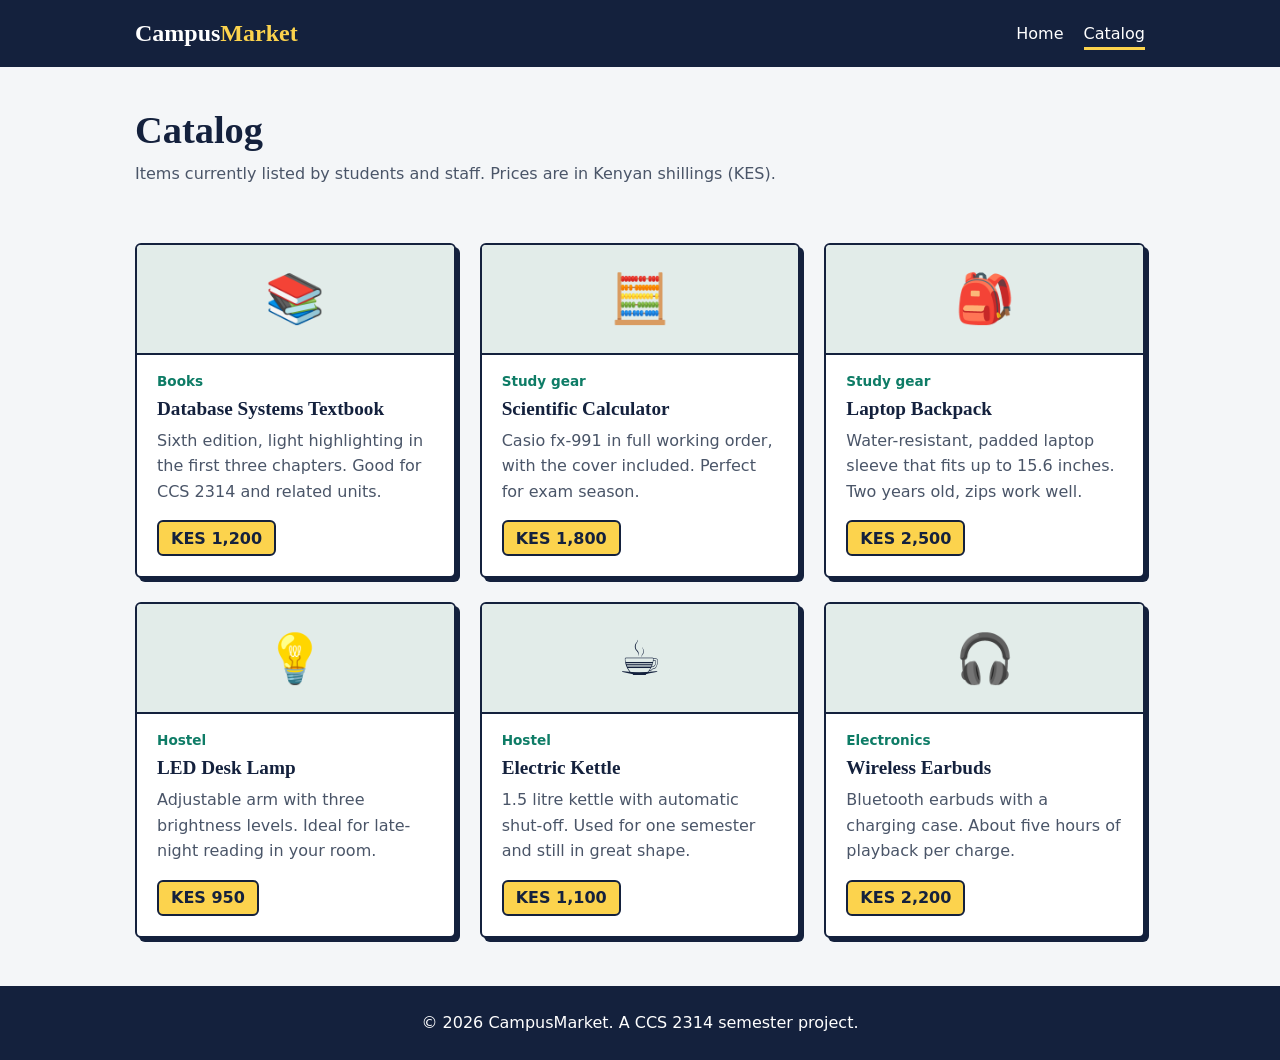
==== catalog.html @ a090abf5 "Part 1: static catalog pages" ====
<!DOCTYPE html>
<html lang="en">
<head>
  <meta charset="UTF-8">
  <meta name="viewport" content="width=device-width, initial-scale=1">
  <title>Catalog | CampusMarket</title>
  <meta name="description" content="Browse items for sale on CampusMarket.">
  <!-- Empty favicon so the browser doesn't request a missing icon file -->
  <link rel="icon" href="data:,">
  <link rel="stylesheet" href="styles.css">
</head>
<body>

  <a class="skip-link" href="#main">Skip to main content</a>

  <header class="site-header">
    <div class="container header-inner">
      <a class="logo" href="index.html">Campus<span>Market</span></a>
      <nav aria-label="Main navigation">
        <ul class="nav-list">
          <li><a href="index.html">Home</a></li>
          <li><a href="catalog.html" aria-current="page">Catalog</a></li>
        </ul>
      </nav>
    </div>
  </header>

  <main id="main">

    <section class="page-title">
      <div class="container">
        <h1>Catalog</h1>
        <p class="lead">Items currently listed by students and staff. Prices are in Kenyan shillings (KES).</p>
      </div>
    </section>

    <section class="section" aria-labelledby="products-heading">
      <div class="container">
        <h2 id="products-heading" class="visually-hidden">All products</h2>

        <div class="grid grid-products">

          <article class="product">
            <div class="thumb" aria-hidden="true">📚</div>
            <div class="product-body">
              <p class="category">Books</p>
              <h3>Database Systems Textbook</h3>
              <p class="description">Sixth edition, light highlighting in the first three chapters. Good for CCS 2314 and related units.</p>
              <p class="price">KES 1,200</p>
            </div>
          </article>

          <article class="product">
            <div class="thumb" aria-hidden="true">🧮</div>
            <div class="product-body">
              <p class="category">Study gear</p>
              <h3>Scientific Calculator</h3>
              <p class="description">Casio fx-991 in full working order, with the cover included. Perfect for exam season.</p>
              <p class="price">KES 1,800</p>
            </div>
          </article>

          <article class="product">
            <div class="thumb" aria-hidden="true">🎒</div>
            <div class="product-body">
              <p class="category">Study gear</p>
              <h3>Laptop Backpack</h3>
              <p class="description">Water-resistant, padded laptop sleeve that fits up to 15.6 inches. Two years old, zips work well.</p>
              <p class="price">KES 2,500</p>
            </div>
          </article>

          <article class="product">
            <div class="thumb" aria-hidden="true">💡</div>
            <div class="product-body">
              <p class="category">Hostel</p>
              <h3>LED Desk Lamp</h3>
              <p class="description">Adjustable arm with three brightness levels. Ideal for late-night reading in your room.</p>
              <p class="price">KES 950</p>
            </div>
          </article>

          <article class="product">
            <div class="thumb" aria-hidden="true">☕</div>
            <div class="product-body">
              <p class="category">Hostel</p>
              <h3>Electric Kettle</h3>
              <p class="description">1.5 litre kettle with automatic shut-off. Used for one semester and still in great shape.</p>
              <p class="price">KES 1,100</p>
            </div>
          </article>

          <article class="product">
            <div class="thumb" aria-hidden="true">🎧</div>
            <div class="product-body">
              <p class="category">Electronics</p>
              <h3>Wireless Earbuds</h3>
              <p class="description">Bluetooth earbuds with a charging case. About five hours of playback per charge.</p>
              <p class="price">KES 2,200</p>
            </div>
          </article>

        </div>
      </div>
    </section>

  </main>

  <footer class="site-footer">
    <div class="container">
      <p>&copy; 2026 CampusMarket. A CCS 2314 semester project.</p>
    </div>
  </footer>

</body>
</html>
---- styles.css ----
/* ==========================================================
   CampusMarket | styles.css
   Shared by every page, so the whole site looks consistent.
   ========================================================== */

/* ---------- 1. Design tokens (change a value here, it changes everywhere) ---------- */
:root {
  --ink: #14213d;         /* dark navy: header, headings, borders */
  --paper: #f4f6f8;       /* page background */
  --card: #ffffff;        /* card background */
  --highlight: #fcd34d;   /* yellow: buttons, price tags, logo accent */
  --accent: #0e7c66;      /* teal: category labels, focus ring */
  --muted: #4a5568;       /* secondary text */

  --font-heading: Georgia, "Times New Roman", serif;
  --font-body: system-ui, -apple-system, "Segoe UI", Roboto, Arial, sans-serif;

  --radius: 6px;
  --shadow: 4px 4px 0 var(--ink);   /* hard offset shadow, our "pinned card" look */
}

/* ---------- 2. Reset and base ---------- */
*,
*::before,
*::after {
  box-sizing: border-box;
}

body {
  margin: 0;
  font-family: var(--font-body);
  font-size: 1rem;
  line-height: 1.6;
  color: var(--ink);
  background: var(--paper);
}

h1, h2, h3 {
  font-family: var(--font-heading);
  line-height: 1.2;
  margin: 0 0 0.5rem;
}

h1 { font-size: 2.4rem; }
h2 { font-size: 1.7rem; }
h3 { font-size: 1.2rem; }

p { margin: 0 0 1rem; }

a { color: var(--accent); }

a:focus-visible,
.btn:focus-visible {
  outline: 3px solid var(--accent);
  outline-offset: 3px;
}

/* ---------- 3. Layout helpers ---------- */
.container {
  width: 100%;
  max-width: 1050px;
  margin: 0 auto;
  padding: 0 1.25rem;
}

.section {
  padding: 3rem 0;
}

.section-alt {
  background: var(--card);
  border-top: 2px solid var(--ink);
  border-bottom: 2px solid var(--ink);
}

.grid {
  display: grid;
  gap: 1.5rem;
}

.grid-3 {
  grid-template-columns: repeat(auto-fit, minmax(240px, 1fr));
}

.grid-products {
  grid-template-columns: repeat(auto-fill, minmax(260px, 1fr));
}

/* Hides text visually but keeps it for screen readers */
.visually-hidden {
  position: absolute;
  width: 1px;
  height: 1px;
  overflow: hidden;
  clip: rect(0 0 0 0);
  white-space: nowrap;
}

/* "Skip to content" link, appears only when tabbed to */
.skip-link {
  position: absolute;
  left: 1rem;
  top: -4rem;
  background: var(--highlight);
  color: var(--ink);
  padding: 0.5rem 1rem;
  font-weight: 700;
  z-index: 10;
}

.skip-link:focus {
  top: 1rem;
}

/* ---------- 4. Header and navigation ---------- */
.site-header {
  background: var(--ink);
  color: #fff;
}

.header-inner {
  display: flex;
  flex-wrap: wrap;
  align-items: center;
  justify-content: space-between;
  gap: 0.5rem 1.5rem;
  padding-top: 0.9rem;
  padding-bottom: 0.9rem;
}

.logo {
  font-family: var(--font-heading);
  font-size: 1.5rem;
  font-weight: 700;
  color: #fff;
  text-decoration: none;
}

.logo span {
  color: var(--highlight);
}

.nav-list {
  display: flex;
  gap: 1.25rem;
  list-style: none;
  margin: 0;
  padding: 0;
}

.nav-list a {
  color: #fff;
  text-decoration: none;
  padding: 0.25rem 0;
  border-bottom: 3px solid transparent;
}

.nav-list a:hover,
.nav-list a[aria-current="page"] {
  border-bottom-color: var(--highlight);
}

.site-header a:focus-visible {
  outline-color: var(--highlight);
}

/* ---------- 5. Buttons ---------- */
.btn {
  display: inline-block;
  padding: 0.75rem 1.5rem;
  background: var(--highlight);
  color: var(--ink);
  font-weight: 700;
  text-decoration: none;
  border: 2px solid var(--ink);
  border-radius: var(--radius);
  box-shadow: var(--shadow);
}

.btn:hover {
  background: #fde68a;
}

/* ---------- 6. Home page ---------- */
.hero {
  padding: 4rem 0;
  border-bottom: 2px solid var(--ink);
  background: var(--highlight);
}

.hero h1 {
  max-width: 18ch;
}

.hero .lead {
  max-width: 55ch;
  font-size: 1.15rem;
}

.hero .btn {
  background: var(--ink);
  color: #fff;
  box-shadow: 4px 4px 0 #fff;
}

.hero .btn:hover {
  background: #22335a;
}

.hero .btn:focus-visible {
  outline-color: var(--ink);
}

.info-card {
  background: var(--card);
  border: 2px solid var(--ink);
  border-radius: var(--radius);
  padding: 1.25rem;
  box-shadow: var(--shadow);
}

.info-card p {
  margin-bottom: 0;
  color: var(--muted);
}

.section h2 {
  margin-bottom: 1.5rem;
}

/* Numbered steps ("How it works") */
.steps {
  display: grid;
  grid-template-columns: repeat(auto-fit, minmax(220px, 1fr));
  gap: 1.5rem;
  list-style: decimal inside;
  margin: 0;
  padding: 0;
  font-family: var(--font-heading);
  font-weight: 700;
}

.steps li::marker {
  color: var(--accent);
}

.steps h3 {
  display: inline;
}

.steps p {
  margin: 0.25rem 0 0;
  font-family: var(--font-body);
  font-weight: 400;
  color: var(--muted);
}

/* ---------- 7. Catalog page ---------- */
.page-title {
  padding: 2.5rem 0 0.5rem;
}

.page-title .lead {
  color: var(--muted);
  margin-bottom: 0;
}

.product {
  display: flex;
  flex-direction: column;
  background: var(--card);
  border: 2px solid var(--ink);
  border-radius: var(--radius);
  box-shadow: var(--shadow);
  overflow: hidden;
}

.thumb {
  display: flex;
  align-items: center;
  justify-content: center;
  height: 110px;
  font-size: 3rem;
  background: #e2ece9;
  border-bottom: 2px solid var(--ink);
}

.product-body {
  display: flex;
  flex-direction: column;
  flex: 1;
  padding: 1rem 1.25rem 1.25rem;
}

.category {
  margin-bottom: 0.25rem;
  font-size: 0.85rem;
  font-weight: 700;
  color: var(--accent);
}

.description {
  flex: 1;              /* pushes the price to the bottom of every card */
  color: var(--muted);
}

.price {
  align-self: flex-start;
  margin: 0;
  padding: 0.2rem 0.75rem;
  font-weight: 700;
  background: var(--highlight);
  border: 2px solid var(--ink);
  border-radius: var(--radius);
}

/* ---------- 8. Footer ---------- */
.site-footer {
  padding: 1.5rem 0;
  background: var(--ink);
  color: #fff;
  text-align: center;
}

.site-footer p {
  margin: 0;
}

/* ---------- 9. Small screens ---------- */
@media (max-width: 600px) {
  h1 { font-size: 1.9rem; }
  h2 { font-size: 1.45rem; }
  .hero { padding: 2.5rem 0; }
}
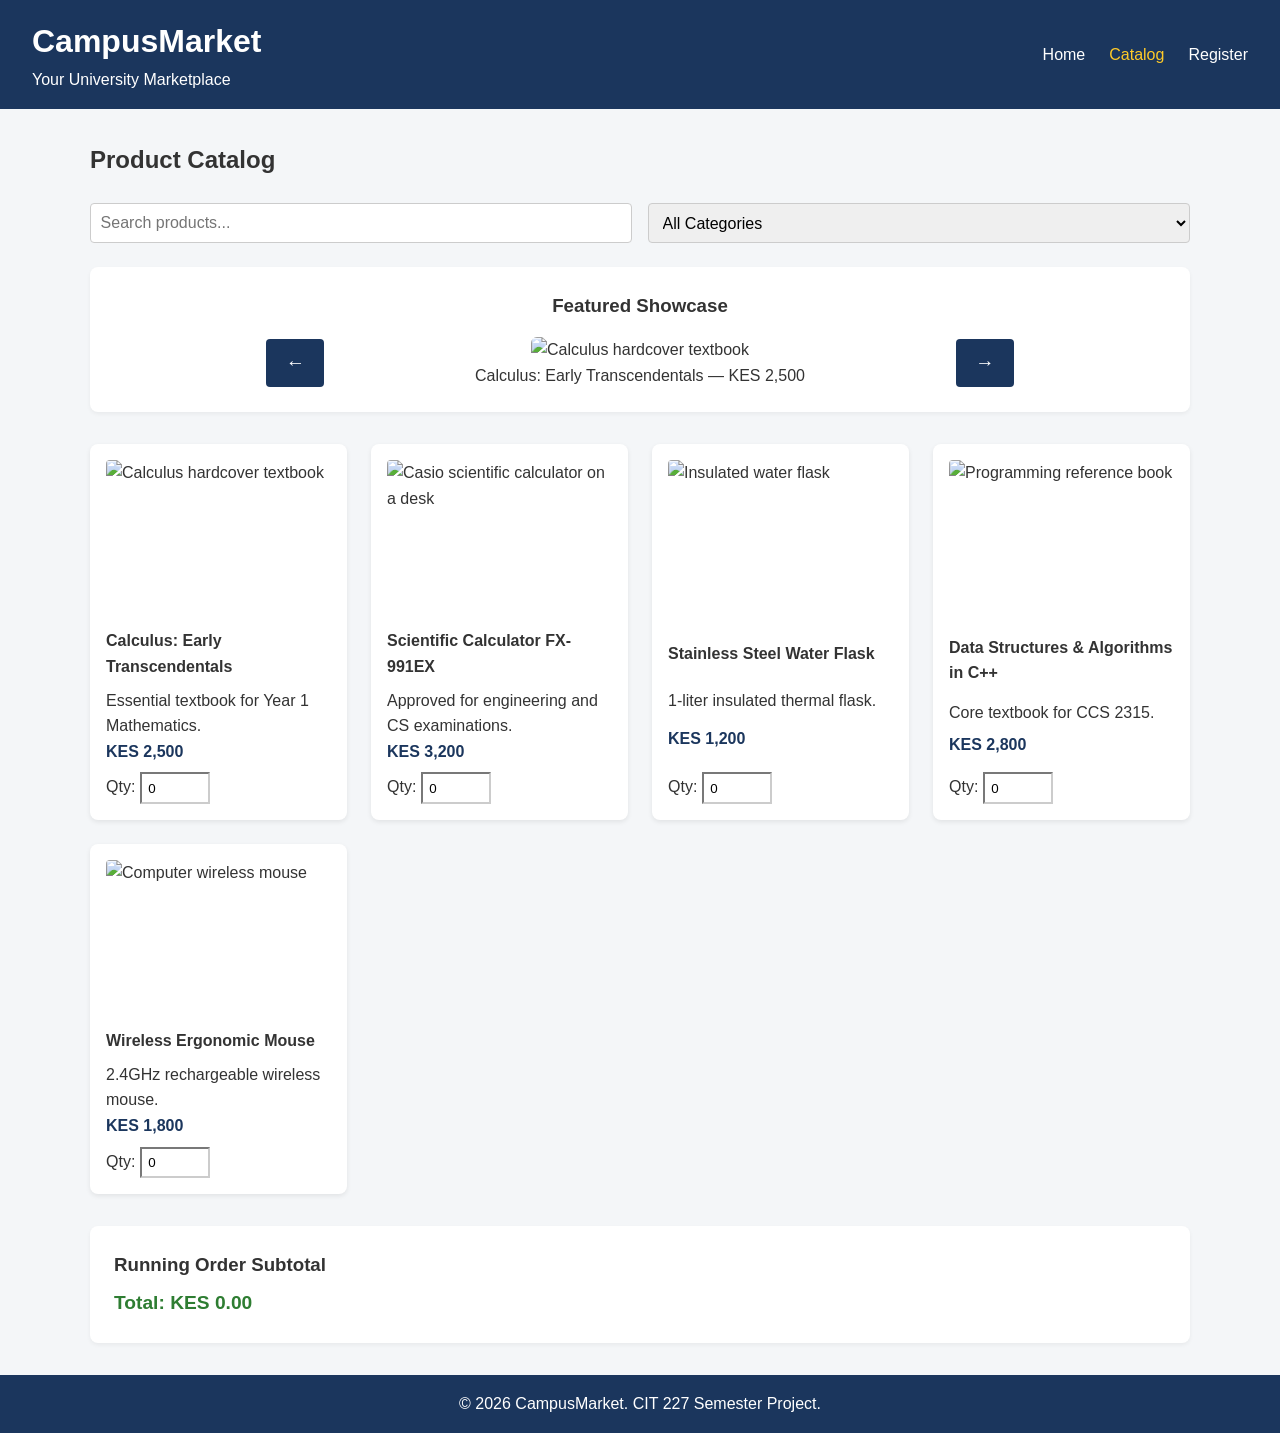
==== commit ac65eeb2: "Assignment 4: Weeks 1-4 integration" ====
--- a/catalog.html
+++ b/catalog.html
@@ -2,115 +2,69 @@
 <html lang="en">
 <head>
   <meta charset="UTF-8">
-  <meta name="viewport" content="width=device-width, initial-scale=1">
-  <title>Catalog | CampusMarket</title>
-  <meta name="description" content="Browse items for sale on CampusMarket.">
-  <!-- Empty favicon so the browser doesn't request a missing icon file -->
-  <link rel="icon" href="data:,">
+  <meta name="viewport" content="width=device-width, initial-scale=1.0">
+  <title>CampusMarket | Catalog</title>
   <link rel="stylesheet" href="styles.css">
+  <script src="app.js" defer></script>
 </head>
 <body>
-
-  <a class="skip-link" href="#main">Skip to main content</a>
-
-  <header class="site-header">
-    <div class="container header-inner">
-      <a class="logo" href="index.html">Campus<span>Market</span></a>
-      <nav aria-label="Main navigation">
-        <ul class="nav-list">
-          <li><a href="index.html">Home</a></li>
-          <li><a href="catalog.html" aria-current="page">Catalog</a></li>
-        </ul>
-      </nav>
+  <header>
+    <div class="logo-container">
+      <h1>CampusMarket</h1>
+      <p class="tagline">Your University Marketplace</p>
     </div>
+    <nav>
+      <ul>
+        <li><a href="index.html">Home</a></li>
+        <li><a href="catalog.html" class="active">Catalog</a></li>
+        <li><a href="register.html">Register</a></li>
+      </ul>
+    </nav>
   </header>
 
-  <main id="main">
-
-    <section class="page-title">
-      <div class="container">
-        <h1>Catalog</h1>
-        <p class="lead">Items currently listed by students and staff. Prices are in Kenyan shillings (KES).</p>
+  <main>
+    <section class="catalog-controls">
+      <h2>Product Catalog</h2>
+      <div class="filter-bar">
+        <input type="text" id="searchInput" placeholder="Search products...">
+        <select id="categorySelect">
+          <option value="all">All Categories</option>
+          <option value="books">Textbooks</option>
+          <option value="tech">Electronics</option>
+          <option value="lifestyle">Lifestyle</option>
+        </select>
       </div>
     </section>
 
-    <section class="section" aria-labelledby="products-heading">
-      <div class="container">
-        <h2 id="products-heading" class="visually-hidden">All products</h2>
-
-        <div class="grid grid-products">
-
-          <article class="product">
-            <div class="thumb" aria-hidden="true">📚</div>
-            <div class="product-body">
-              <p class="category">Books</p>
-              <h3>Database Systems Textbook</h3>
-              <p class="description">Sixth edition, light highlighting in the first three chapters. Good for CCS 2314 and related units.</p>
-              <p class="price">KES 1,200</p>
-            </div>
-          </article>
-
-          <article class="product">
-            <div class="thumb" aria-hidden="true">🧮</div>
-            <div class="product-body">
-              <p class="category">Study gear</p>
-              <h3>Scientific Calculator</h3>
-              <p class="description">Casio fx-991 in full working order, with the cover included. Perfect for exam season.</p>
-              <p class="price">KES 1,800</p>
-            </div>
-          </article>
-
-          <article class="product">
-            <div class="thumb" aria-hidden="true">🎒</div>
-            <div class="product-body">
-              <p class="category">Study gear</p>
-              <h3>Laptop Backpack</h3>
-              <p class="description">Water-resistant, padded laptop sleeve that fits up to 15.6 inches. Two years old, zips work well.</p>
-              <p class="price">KES 2,500</p>
-            </div>
-          </article>
-
-          <article class="product">
-            <div class="thumb" aria-hidden="true">💡</div>
-            <div class="product-body">
-              <p class="category">Hostel</p>
-              <h3>LED Desk Lamp</h3>
-              <p class="description">Adjustable arm with three brightness levels. Ideal for late-night reading in your room.</p>
-              <p class="price">KES 950</p>
-            </div>
-          </article>
-
-          <article class="product">
-            <div class="thumb" aria-hidden="true">☕</div>
-            <div class="product-body">
-              <p class="category">Hostel</p>
-              <h3>Electric Kettle</h3>
-              <p class="description">1.5 litre kettle with automatic shut-off. Used for one semester and still in great shape.</p>
-              <p class="price">KES 1,100</p>
-            </div>
-          </article>
-
-          <article class="product">
-            <div class="thumb" aria-hidden="true">🎧</div>
-            <div class="product-body">
-              <p class="category">Electronics</p>
-              <h3>Wireless Earbuds</h3>
-              <p class="description">Bluetooth earbuds with a charging case. About five hours of playback per charge.</p>
-              <p class="price">KES 2,200</p>
-            </div>
-          </article>
-
+    <!-- Dynamic Integrated Gallery (Updates when catalog filters change) -->
+    <section class="gallery-section">
+      <h3>Featured Showcase</h3>
+      <div class="gallery-container">
+        <button id="prevBtn" class="gallery-btn" aria-label="Previous Slide">&larr;</button>
+        <div class="gallery-slide">
+          <img id="galleryImg" src="https://picsum.photos/id/24/600/350" alt="University textbook on desk">
+          <p id="galleryCaption">Featured Product Showcase</p>
         </div>
+        <button id="nextBtn" class="gallery-btn" aria-label="Next Slide">&rarr;</button>
       </div>
     </section>
 
+    <!-- Product Grid & Live Calculation -->
+    <section class="products-grid" id="productsContainer">
+      <!-- Dynamically populated via JavaScript -->
+    </section>
+
+    <section class="cart-summary">
+      <h3>Running Order Subtotal</h3>
+      <div id="subtotalMessage" class="subtotal-box">
+        Total: <span id="runningTotal">KES 0.00</span>
+      </div>
+      <p id="calcError" class="error-text hidden"></p>
+    </section>
   </main>
 
-  <footer class="site-footer">
-    <div class="container">
-      <p>&copy; 2026 CampusMarket. A CCS 2314 semester project.</p>
-    </div>
+  <footer>
+    <p>&copy; 2026 CampusMarket. CIT 227 Semester Project.</p>
   </footer>
-
 </body>
-</html>
+</html>
--- a/styles.css
+++ b/styles.css
@@ -1,334 +1,327 @@
-/* ==========================================================
-   CampusMarket | styles.css
-   Shared by every page, so the whole site looks consistent.
-   ========================================================== */
-
-/* ---------- 1. Design tokens (change a value here, it changes everywhere) ---------- */
 :root {
-  --ink: #14213d;         /* dark navy: header, headings, borders */
-  --paper: #f4f6f8;       /* page background */
-  --card: #ffffff;        /* card background */
-  --highlight: #fcd34d;   /* yellow: buttons, price tags, logo accent */
-  --accent: #0e7c66;      /* teal: category labels, focus ring */
-  --muted: #4a5568;       /* secondary text */
-
-  --font-heading: Georgia, "Times New Roman", serif;
-  --font-body: system-ui, -apple-system, "Segoe UI", Roboto, Arial, sans-serif;
-
-  --radius: 6px;
-  --shadow: 4px 4px 0 var(--ink);   /* hard offset shadow, our "pinned card" look */
-}
-
-/* ---------- 2. Reset and base ---------- */
-*,
-*::before,
-*::after {
+  --primary: #1b365d;
+  --secondary: #008080;
+  --accent: #2e7d32;
+  --danger: #c62828;
+  --background: #f4f6f8;
+  --surface: #ffffff;
+  --text: #333333;
+}
+
+* {
   box-sizing: border-box;
-}
-
-body {
-  margin: 0;
-  font-family: var(--font-body);
-  font-size: 1rem;
-  line-height: 1.6;
-  color: var(--ink);
-  background: var(--paper);
-}
-
-h1, h2, h3 {
-  font-family: var(--font-heading);
-  line-height: 1.2;
-  margin: 0 0 0.5rem;
-}
-
-h1 { font-size: 2.4rem; }
-h2 { font-size: 1.7rem; }
-h3 { font-size: 1.2rem; }
-
-p { margin: 0 0 1rem; }
-
-a { color: var(--accent); }
-
-a:focus-visible,
-.btn:focus-visible {
-  outline: 3px solid var(--accent);
-  outline-offset: 3px;
-}
-
-/* ---------- 3. Layout helpers ---------- */
-.container {
-  width: 100%;
-  max-width: 1050px;
-  margin: 0 auto;
-  padding: 0 1.25rem;
-}
-
-.section {
-  padding: 3rem 0;
-}
-
-.section-alt {
-  background: var(--card);
-  border-top: 2px solid var(--ink);
-  border-bottom: 2px solid var(--ink);
-}
-
-.grid {
-  display: grid;
-  gap: 1.5rem;
-}
-
-.grid-3 {
-  grid-template-columns: repeat(auto-fit, minmax(240px, 1fr));
-}
-
-.grid-products {
-  grid-template-columns: repeat(auto-fill, minmax(260px, 1fr));
-}
-
-/* Hides text visually but keeps it for screen readers */
-.visually-hidden {
-  position: absolute;
-  width: 1px;
-  height: 1px;
-  overflow: hidden;
-  clip: rect(0 0 0 0);
-  white-space: nowrap;
-}
-
-/* "Skip to content" link, appears only when tabbed to */
-.skip-link {
-  position: absolute;
-  left: 1rem;
-  top: -4rem;
-  background: var(--highlight);
-  color: var(--ink);
-  padding: 0.5rem 1rem;
-  font-weight: 700;
-  z-index: 10;
-}
-
-.skip-link:focus {
-  top: 1rem;
-}
-
-/* ---------- 4. Header and navigation ---------- */
-.site-header {
-  background: var(--ink);
-  color: #fff;
-}
-
-.header-inner {
-  display: flex;
-  flex-wrap: wrap;
-  align-items: center;
-  justify-content: space-between;
-  gap: 0.5rem 1.5rem;
-  padding-top: 0.9rem;
-  padding-bottom: 0.9rem;
-}
-
-.logo {
-  font-family: var(--font-heading);
-  font-size: 1.5rem;
-  font-weight: 700;
-  color: #fff;
-  text-decoration: none;
-}
-
-.logo span {
-  color: var(--highlight);
-}
-
-.nav-list {
-  display: flex;
-  gap: 1.25rem;
-  list-style: none;
   margin: 0;
   padding: 0;
 }
 
-.nav-list a {
-  color: #fff;
+body {
+  font-family: 'Segoe UI', Tahoma, Geneva, Verdana, sans-serif;
+  background-color: var(--background);
+  color: var(--text);
+  line-height: 1.6;
+  display: flex;
+  flex-direction: column;
+  min-height: 100vh;
+}
+
+header {
+  background-color: var(--primary);
+  color: white;
+  padding: 1rem 2rem;
+  display: flex;
+  justify-content: space-between;
+  align-items: center;
+  flex-wrap: wrap;
+}
+
+nav ul {
+  display: flex;
+  list-style: none;
+  gap: 1.5rem;
+}
+
+nav a {
+  color: white;
   text-decoration: none;
-  padding: 0.25rem 0;
-  border-bottom: 3px solid transparent;
-}
-
-.nav-list a:hover,
-.nav-list a[aria-current="page"] {
-  border-bottom-color: var(--highlight);
-}
-
-.site-header a:focus-visible {
-  outline-color: var(--highlight);
-}
-
-/* ---------- 5. Buttons ---------- */
+  font-weight: 500;
+  transition: color 0.3s ease;
+}
+
+nav a:hover, nav a.active {
+  color: #ffca28;
+}
+
+main {
+  flex: 1;
+  max-width: 1100px;
+  width: 90%;
+  margin: 2rem auto;
+}
+
+/* Hero Section */
+.hero {
+  background-color: var(--surface);
+  padding: 3rem;
+  border-radius: 8px;
+  text-align: center;
+  box-shadow: 0 4px 6px rgba(0,0,0,0.05);
+  margin-bottom: 2rem;
+}
+
 .btn {
   display: inline-block;
-  padding: 0.75rem 1.5rem;
-  background: var(--highlight);
-  color: var(--ink);
-  font-weight: 700;
+  background-color: var(--secondary);
+  color: white;
+  padding: 0.6rem 1.2rem;
+  border: none;
+  border-radius: 4px;
+  cursor: pointer;
   text-decoration: none;
-  border: 2px solid var(--ink);
-  border-radius: var(--radius);
-  box-shadow: var(--shadow);
+  font-weight: bold;
+  transition: background-color 0.3s ease, transform 0.2s ease;
 }
 
 .btn:hover {
-  background: #fde68a;
-}
-
-/* ---------- 6. Home page ---------- */
-.hero {
-  padding: 4rem 0;
-  border-bottom: 2px solid var(--ink);
-  background: var(--highlight);
-}
-
-.hero h1 {
-  max-width: 18ch;
-}
-
-.hero .lead {
-  max-width: 55ch;
-  font-size: 1.15rem;
-}
-
-.hero .btn {
-  background: var(--ink);
-  color: #fff;
-  box-shadow: 4px 4px 0 #fff;
-}
-
-.hero .btn:hover {
-  background: #22335a;
-}
-
-.hero .btn:focus-visible {
-  outline-color: var(--ink);
-}
-
-.info-card {
-  background: var(--card);
-  border: 2px solid var(--ink);
-  border-radius: var(--radius);
-  padding: 1.25rem;
-  box-shadow: var(--shadow);
-}
-
-.info-card p {
-  margin-bottom: 0;
-  color: var(--muted);
-}
-
-.section h2 {
-  margin-bottom: 1.5rem;
-}
-
-/* Numbered steps ("How it works") */
-.steps {
+  background-color: #005656;
+  transform: translateY(-2px);
+}
+
+/* Feature Cards */
+.features {
   display: grid;
-  grid-template-columns: repeat(auto-fit, minmax(220px, 1fr));
+  grid-template-columns: repeat(auto-fit, minmax(250px, 1fr));
   gap: 1.5rem;
-  list-style: decimal inside;
-  margin: 0;
-  padding: 0;
-  font-family: var(--font-heading);
-  font-weight: 700;
-}
-
-.steps li::marker {
-  color: var(--accent);
-}
-
-.steps h3 {
-  display: inline;
-}
-
-.steps p {
-  margin: 0.25rem 0 0;
-  font-family: var(--font-body);
-  font-weight: 400;
-  color: var(--muted);
-}
-
-/* ---------- 7. Catalog page ---------- */
-.page-title {
-  padding: 2.5rem 0 0.5rem;
-}
-
-.page-title .lead {
-  color: var(--muted);
-  margin-bottom: 0;
-}
-
-.product {
-  display: flex;
-  flex-direction: column;
-  background: var(--card);
-  border: 2px solid var(--ink);
-  border-radius: var(--radius);
-  box-shadow: var(--shadow);
+}
+
+.feature-card {
+  background: var(--surface);
+  border-radius: 8px;
   overflow: hidden;
-}
-
-.thumb {
+  box-shadow: 0 2px 4px rgba(0,0,0,0.1);
+  text-align: center;
+  padding-bottom: 1rem;
+}
+
+.feature-card img {
+  width: 100%;
+  height: 180px;
+  object-fit: cover;
+}
+
+/* Catalog Controls */
+.filter-bar {
+  display: flex;
+  gap: 1rem;
+  margin: 1.5rem 0;
+  flex-wrap: wrap;
+}
+
+.filter-bar input, .filter-bar select {
+  padding: 0.6rem;
+  font-size: 1rem;
+  border: 1rem solid #ccc;
+  border: 1px solid #ccc;
+  border-radius: 4px;
+  flex: 1;
+  min-width: 200px;
+}
+
+/* Integrated Gallery */
+.gallery-section {
+  background: var(--surface);
+  padding: 1.5rem;
+  border-radius: 8px;
+  margin-bottom: 2rem;
+  text-align: center;
+  box-shadow: 0 2px 4px rgba(0,0,0,0.05);
+}
+
+.gallery-container {
   display: flex;
   align-items: center;
   justify-content: center;
-  height: 110px;
-  font-size: 3rem;
-  background: #e2ece9;
-  border-bottom: 2px solid var(--ink);
-}
-
-.product-body {
+  gap: 1rem;
+  margin-top: 1rem;
+}
+
+.gallery-slide {
+  max-width: 600px;
+  width: 100%;
+}
+
+.gallery-slide img {
+  width: 100%;
+  height: 320px;
+  object-fit: cover;
+  border-radius: 6px;
+}
+
+.gallery-btn {
+  background-color: var(--primary);
+  color: white;
+  border: none;
+  padding: 0.8rem 1.2rem;
+  font-size: 1.2rem;
+  border-radius: 4px;
+  cursor: pointer;
+  transition: background-color 0.2s ease;
+}
+
+.gallery-btn:hover {
+  background-color: var(--secondary);
+}
+
+/* Products Grid */
+.products-grid {
+  display: grid;
+  grid-template-columns: repeat(auto-fill, minmax(240px, 1fr));
+  gap: 1.5rem;
+}
+
+.product-card {
+  background: var(--surface);
+  border-radius: 8px;
+  padding: 1rem;
+  box-shadow: 0 2px 5px rgba(0,0,0,0.08);
   display: flex;
   flex-direction: column;
-  flex: 1;
-  padding: 1rem 1.25rem 1.25rem;
-}
-
-.category {
-  margin-bottom: 0.25rem;
+  justify-content: space-between;
+}
+
+.product-card img {
+  width: 100%;
+  height: 160px;
+  object-fit: cover;
+  border-radius: 4px;
+}
+
+.product-card h4 {
+  margin: 0.5rem 0;
+}
+
+.price {
+  font-weight: bold;
+  color: var(--primary);
+}
+
+.qty-input {
+  width: 70px;
+  padding: 0.4rem;
+  margin-top: 0.5rem;
+}
+
+/* Cart Summary */
+.cart-summary {
+  margin-top: 2rem;
+  background: var(--surface);
+  padding: 1.5rem;
+  border-radius: 8px;
+  box-shadow: 0 2px 4px rgba(0,0,0,0.05);
+}
+
+.subtotal-box {
+  font-size: 1.2rem;
+  font-weight: bold;
+  margin-top: 0.5rem;
+  color: var(--accent);
+}
+
+/* Forms & Feedback */
+.form-container {
+  background: var(--surface);
+  padding: 2rem;
+  border-radius: 8px;
+  max-width: 500px;
+  margin: 0 auto;
+  box-shadow: 0 4px 10px rgba(0,0,0,0.1);
+}
+
+.form-group {
+  margin-bottom: 1.2rem;
+  display: flex;
+  flex-direction: column;
+}
+
+.form-group label {
+  font-weight: 600;
+  margin-bottom: 0.3rem;
+}
+
+.form-group input {
+  padding: 0.6rem;
+  border: 1px solid #ccc;
+  border-radius: 4px;
+  transition: border-color 0.3s ease, box-shadow 0.3s ease;
+}
+
+.form-group input.invalid {
+  border-color: var(--danger);
+  box-shadow: 0 0 4px rgba(198, 40, 40, 0.4);
+}
+
+/* Part 1 Check 4: CSS Transitions for Error Message visibility */
+.error-msg {
+  color: var(--danger);
   font-size: 0.85rem;
-  font-weight: 700;
-  color: var(--accent);
-}
-
-.description {
-  flex: 1;              /* pushes the price to the bottom of every card */
-  color: var(--muted);
-}
-
-.price {
-  align-self: flex-start;
-  margin: 0;
-  padding: 0.2rem 0.75rem;
-  font-weight: 700;
-  background: var(--highlight);
-  border: 2px solid var(--ink);
-  border-radius: var(--radius);
-}
-
-/* ---------- 8. Footer ---------- */
-.site-footer {
-  padding: 1.5rem 0;
-  background: var(--ink);
-  color: #fff;
-  text-align: center;
-}
-
-.site-footer p {
-  margin: 0;
-}
-
-/* ---------- 9. Small screens ---------- */
+  margin-top: 0.3rem;
+  opacity: 0;
+  max-height: 0;
+  overflow: hidden;
+  transition: opacity 0.4s ease, max-height 0.4s ease;
+}
+
+.error-msg.visible {
+  opacity: 1;
+  max-height: 40px;
+}
+
+/* Part 1 Check 3: Dynamic Animated Success Confirmation */
+.success-banner {
+  background-color: #e8f5e9;
+  border: 2px solid var(--accent);
+  color: #1b5e20;
+  padding: 1.5rem;
+  border-radius: 8px;
+  text-align: center;
+  margin-bottom: 1.5rem;
+  animation: popIn 0.6s cubic-bezier(0.175, 0.885, 0.32, 1.275) forwards;
+}
+
+.checkmark-icon {
+  font-size: 2.5rem;
+}
+
+@keyframes popIn {
+  0% {
+    opacity: 0;
+    transform: scale(0.5);
+  }
+  100% {
+    opacity: 1;
+    transform: scale(1);
+  }
+}
+
+.hidden {
+  display: none !important;
+}
+
+footer {
+  background-color: var(--primary);
+  color: white;
+  text-align: center;
+  padding: 1rem;
+  margin-top: auto;
+}
+
+/* Media Queries */
 @media (max-width: 600px) {
-  h1 { font-size: 1.9rem; }
-  h2 { font-size: 1.45rem; }
-  .hero { padding: 2.5rem 0; }
-}
+  header {
+    flex-direction: column;
+    text-align: center;
+    gap: 1rem;
+  }
+  .filter-bar {
+    flex-direction: column;
+  }
+}
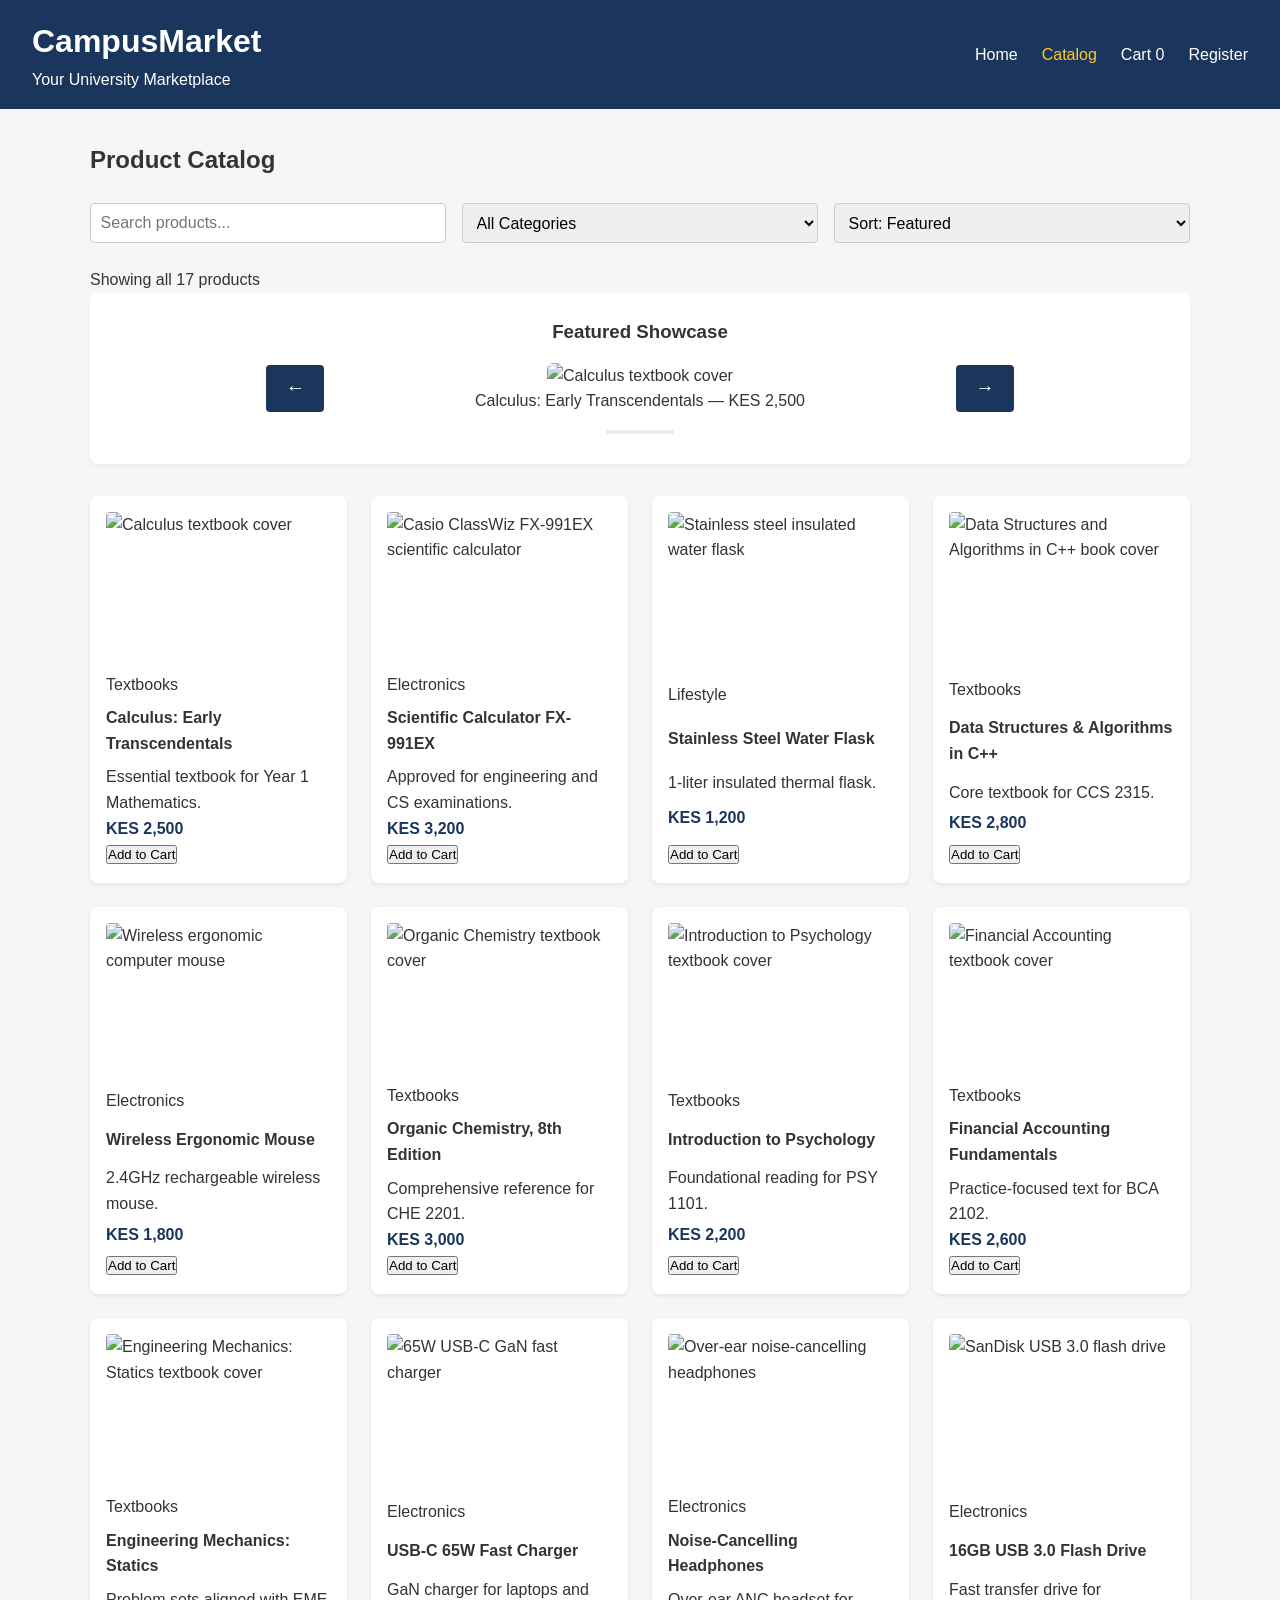
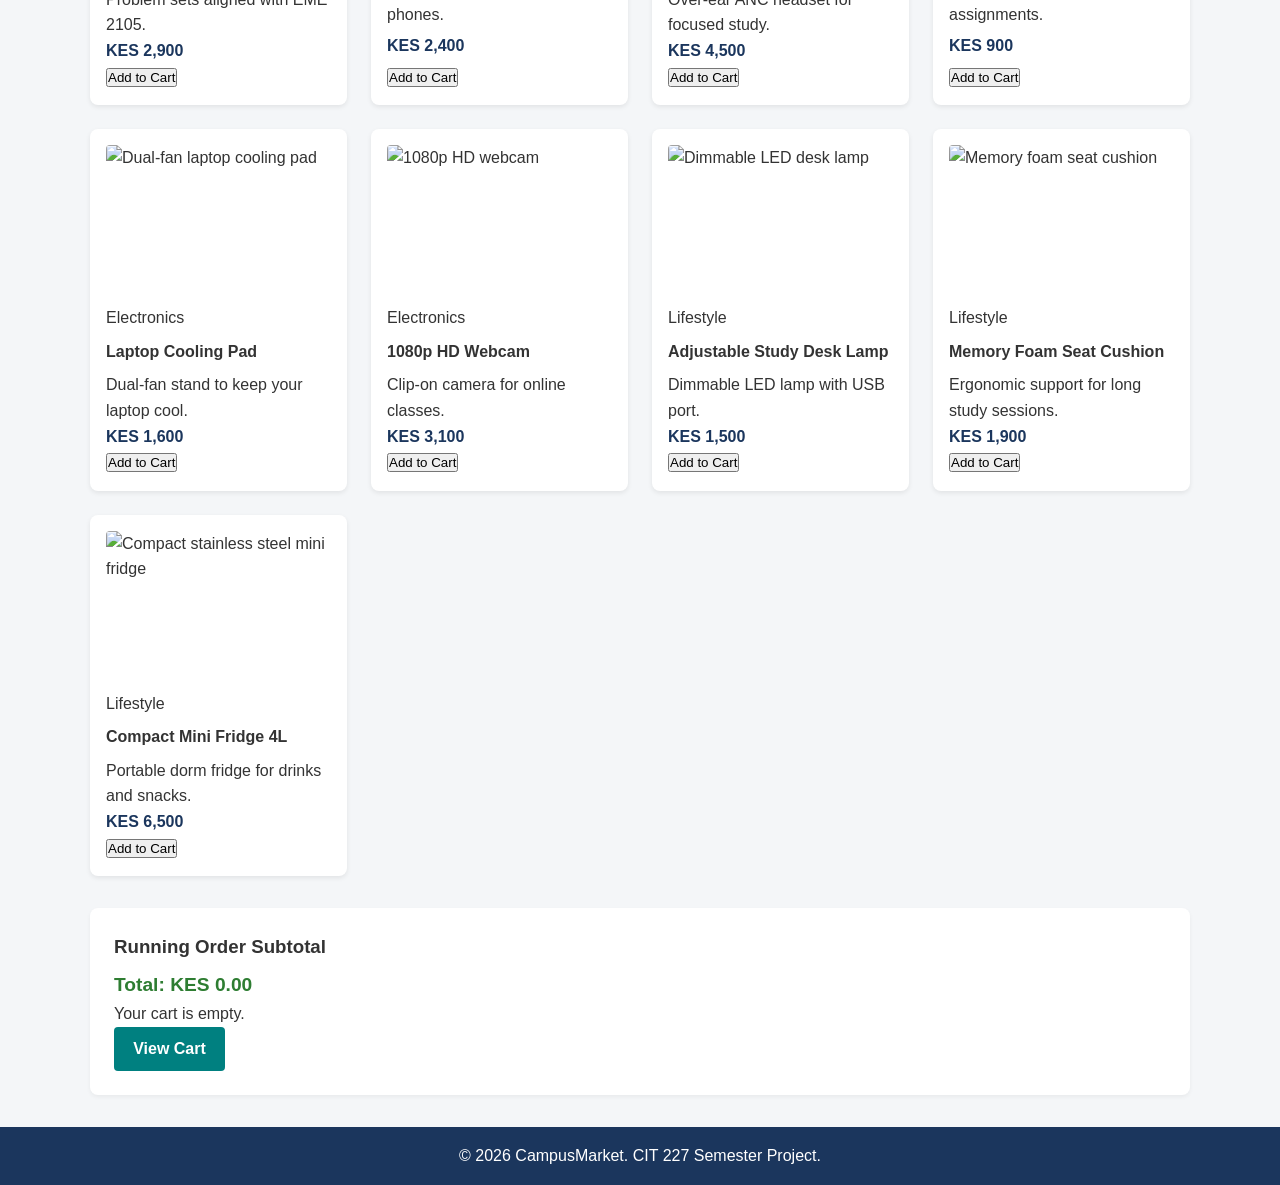
==== commit 7b68db0f: "Assignment 5: live data and full integration" ====
--- a/catalog.html
+++ b/catalog.html
@@ -17,6 +17,7 @@
       <ul>
         <li><a href="index.html">Home</a></li>
         <li><a href="catalog.html" class="active">Catalog</a></li>
+        <li><a href="cart.html">Cart <span id="navCartCount" class="cart-badge">0</span></a></li>
         <li><a href="register.html">Register</a></li>
       </ul>
     </nav>
@@ -26,32 +27,52 @@
     <section class="catalog-controls">
       <h2>Product Catalog</h2>
       <div class="filter-bar">
-        <input type="text" id="searchInput" placeholder="Search products...">
-        <select id="categorySelect">
+        <input type="text" id="searchInput" placeholder="Search products..." aria-label="Search products">
+        <select id="categorySelect" aria-label="Filter by category">
           <option value="all">All Categories</option>
           <option value="books">Textbooks</option>
           <option value="tech">Electronics</option>
           <option value="lifestyle">Lifestyle</option>
         </select>
+        <select id="sortSelect" aria-label="Sort products">
+          <option value="featured">Sort: Featured</option>
+          <option value="price-asc">Price: Low to High</option>
+          <option value="price-desc">Price: High to Low</option>
+          <option value="name-asc">Name: A&ndash;Z</option>
+        </select>
       </div>
+      <p id="resultCount" class="result-count" aria-live="polite"></p>
     </section>
 
-    <!-- Dynamic Integrated Gallery (Updates when catalog filters change) -->
+    <!-- Dynamic Integrated Gallery -->
     <section class="gallery-section">
       <h3>Featured Showcase</h3>
       <div class="gallery-container">
         <button id="prevBtn" class="gallery-btn" aria-label="Previous Slide">&larr;</button>
         <div class="gallery-slide">
-          <img id="galleryImg" src="https://picsum.photos/id/24/600/350" alt="University textbook on desk">
+          <img id="galleryImg" src="https://pictures.abebooks.com/isbn/9780618502981-us.jpg" alt="Calculus textbook cover">
           <p id="galleryCaption">Featured Product Showcase</p>
         </div>
         <button id="nextBtn" class="gallery-btn" aria-label="Next Slide">&rarr;</button>
       </div>
+      <div id="galleryDots" class="gallery-dots" role="tablist" aria-label="Gallery navigation"></div>
     </section>
 
-    <!-- Product Grid & Live Calculation -->
-    <section class="products-grid" id="productsContainer">
-      <!-- Dynamically populated via JavaScript -->
+    <!-- Loading State Indicator (Requirement #4) -->
+    <div id="loadingIndicator" class="hero">
+      <h3>Loading products...</h3>
+      <p>Please wait while we fetch the latest catalog items.</p>
+    </div>
+
+    <!-- Graceful Fetch Error State (Requirement #3) -->
+    <div id="fetchErrorBanner" class="hero hidden" style="border-left: 5px solid var(--danger);">
+      <h3 style="color: var(--danger);">Unable to load catalog</h3>
+      <p class="error-text">Failed to retrieve product data. Please check your network connection or try again later.</p>
+    </div>
+
+    <!-- Product Grid (Populated via fetch in JavaScript - Requirement #1) -->
+    <section class="products-grid hidden" id="productsContainer">
+      <!-- Dynamic product cards rendered here -->
     </section>
 
     <section class="cart-summary">
@@ -59,7 +80,9 @@
       <div id="subtotalMessage" class="subtotal-box">
         Total: <span id="runningTotal">KES 0.00</span>
       </div>
+      <p id="subtotalItems" class="subtotal-items"></p>
       <p id="calcError" class="error-text hidden"></p>
+      <a href="cart.html" class="btn">View Cart</a>
     </section>
   </main>
 
